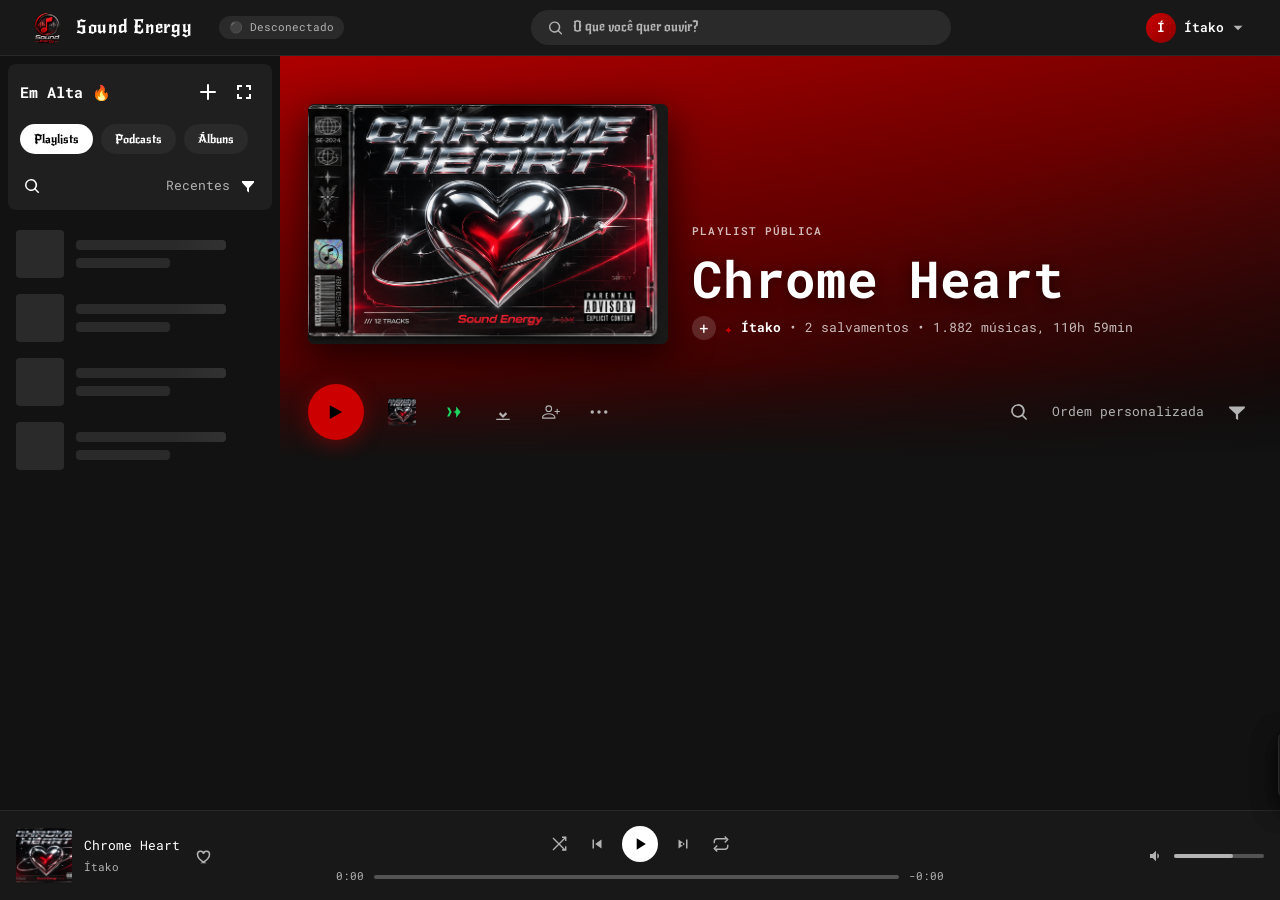
==== index.html @ 77c029b9 "Add shuffle, repeat, drag bars and remaining time" ====
<!DOCTYPE html>
<html lang="pt-br">

<head>
    <meta charset="UTF-8">
    <meta name="viewport" content="width=device-width, initial-scale=1.0">
    <title>Spotify</title>
    <link rel="preconnect" href="https://fonts.googleapis.com">
    <link rel="preconnect" href="https://fonts.gstatic.com" crossorigin>
    <link href="https://fonts.googleapis.com/css2?family=New+Rocker&display=swap" rel="stylesheet">
    <link href="https://cdn.jsdelivr.net/npm/bootstrap@5.3.8/dist/css/bootstrap.min.css" rel="stylesheet"
        integrity="sha384-sRIl4kxILFvY47J16cr9ZwB07vP4J8+LH7qKQnuqkuIAvNWLzeN8tE5YBujZqJLB" crossorigin="anonymous">
    <script src="https://cdn.jsdelivr.net/npm/sweetalert2@11"></script>
    <link rel="icon" type="image/png" href="imgs/2243c3de-9ed4-4bf6-8874-9e36f36f4d09.png">
    <link rel="stylesheet" href="style.css">
</head>

<body>
    <script src="https://cdn.jsdelivr.net/npm/bootstrap@5.3.8/dist/js/bootstrap.bundle.min.js"
        integrity="sha384-FKyoEForCGlyvwx9Hj09JcYn3nv7wiPVlz7YYwJrWVcXK/BmnVDxM+D2scQbITxI"
        crossorigin="anonymous"></script>

    <div class="cointainer-nav">
        <nav class="navbar fixed-top bg-body-tertiary">
            <div class="container-fluid navbar-inner">
                <!-- Logo -->
                <div class="navbar-logo">
                    <img src="imgs/2243c3de-9ed4-4bf6-8874-9e36f36f4d09.png" alt="Logo" width="38px">
                    <a class="navbar-brand Logo" href="#">Sound Energy</a>
                    <span class="sdk-badge" id="sdk-badge">⚫ Desconectado</span>
                </div>

                <!-- Barra de busca central -->
                <div class="navbar-search" id="navbar-search">
                    <svg width="16" height="16" viewBox="0 0 16 16" fill="#b3b3b3">
                        <path
                            d="M7 1a6 6 0 1 0 3.745 10.745l3.006 3.005a.75.75 0 1 0 1.06-1.06l-3.005-3.006A6 6 0 0 0 7 1zm-4.5 6a4.5 4.5 0 1 1 9 0 4.5 4.5 0 0 1-9 0z" />
                    </svg>
                    <input type="text" class="navbar-search-input" id="navbar-search-input"
                        placeholder="O que você quer ouvir?" autocomplete="off">
                </div>

                <!-- Botão menu mobile -->
                <button class="mobile-menu-btn" id="mobile-menu-btn" aria-label="Abrir playlists">
                    <svg width="20" height="20" viewBox="0 0 24 24" fill="none" stroke="#fff" stroke-width="2">
                        <path d="M9 18V5l12-2v13" />
                        <circle cx="6" cy="18" r="3" />
                        <circle cx="18" cy="16" r="3" />
                    </svg>
                </button>

                <!-- Avatar do usuário -->
                <div class="navbar-user">
                    <div class="navbar-avatar">Í</div>
                    <span class="navbar-username">Ítako</span>
                    <svg width="12" height="12" viewBox="0 0 16 16" fill="#b3b3b3">
                        <path d="M2 5l6 6 6-6" />
                    </svg>

                </div>
            </div>
        </nav>
    </div>


    <div class="app-wrapper">
        <!-- Overlay para fechar sidebar no mobile -->
        <div class="sidebar-overlay" id="sidebar-overlay"></div>
        <aside class="sidebar">
            <!-- Header da biblioteca -->
            <div class="sidebar-header">
                <div class="sidebar-title-row">
                    <span class="sidebar-title">Em Alta 🔥</span>
                    <div class="sidebar-actions">
                        <button class="sidebar-btn" aria-label="Adicionar"><svg width="16" height="16"
                                viewBox="0 0 16 16" fill="white">
                                <path
                                    d="M15 7H9V1a1 1 0 0 0-2 0v6H1a1 1 0 0 0 0 2h6v6a1 1 0 0 0 2 0V9h6a1 1 0 0 0 0-2z" />
                            </svg></button>
                        <button class="sidebar-btn" aria-label="Expandir"><svg width="16" height="16"
                                viewBox="0 0 16 16" fill="white">
                                <path
                                    d="M1 1h5v2H3v3H1V1zm9 0h5v5h-2V3h-3V1zM1 10h2v3h3v2H1v-5zm12 3h-3v2h5v-5h-2v3z" />
                            </svg></button>
                    </div>
                </div>

                <!-- Filtros -->
                <div class="sidebar-filters">
                    <button class="filter-btn active">Playlists</button>
                    <button class="filter-btn">Podcasts</button>
                    <button class="filter-btn">Álbuns</button>
                </div>

                <!-- Busca e ordenação -->
                <div class="sidebar-search-row">
                    <button class="search-icon-btn" aria-label="Buscar">
                        <svg width="16" height="16" viewBox="0 0 16 16" fill="white">
                            <path
                                d="M7 1a6 6 0 1 0 3.745 10.745l3.006 3.005a.75.75 0 1 0 1.06-1.06l-3.005-3.006A6 6 0 0 0 7 1zm-4.5 6a4.5 4.5 0 1 1 9 0 4.5 4.5 0 0 1-9 0z" />
                        </svg>
                    </button>
                    <span class="sort-label">Recentes</span>
                    <button class="sort-icon-btn" aria-label="Ordenar">
                        <svg width="16" height="16" viewBox="0 0 16 16" fill="white">
                            <path d="M2 3h12v1.5L9 10v4.5L7 13V10L2 4.5V3z" />
                        </svg>
                    </button>
                </div>
            </div>

            <!-- Lista de playlists -->
            <ul class="playlist-list">
                <li class="playlist-loading">
                    <div class="loading-thumb"></div>
                    <div class="loading-info">
                        <div class="loading-bar loading-bar-long"></div>
                        <div class="loading-bar loading-bar-short"></div>
                    </div>
                </li>
                <li class="playlist-loading">
                    <div class="loading-thumb"></div>
                    <div class="loading-info">
                        <div class="loading-bar loading-bar-long"></div>
                        <div class="loading-bar loading-bar-short"></div>
                    </div>
                </li>
                <li class="playlist-loading">
                    <div class="loading-thumb"></div>
                    <div class="loading-info">
                        <div class="loading-bar loading-bar-long"></div>
                        <div class="loading-bar loading-bar-short"></div>
                    </div>
                </li>
                <li class="playlist-loading">
                    <div class="loading-thumb"></div>
                    <div class="loading-info">
                        <div class="loading-bar loading-bar-long"></div>
                        <div class="loading-bar loading-bar-short"></div>
                    </div>
                </li>
            </ul>
        </aside>
        <main class="content">

            <!-- Hero da playlist -->
            <section class="playlist-hero" id="playlist-hero">
                <div class="playlist-hero-bg" id="playlist-hero-bg"></div>
                <div class="playlist-hero-inner">
                    <img src="imgs/playlist1.png" alt="Capa da playlist" class="playlist-hero-cover"
                        id="playlist-hero-cover">
                    <div class="playlist-hero-info">
                        <span class="playlist-hero-type">Playlist pública</span>
                        <h1 class="playlist-hero-title" id="playlist-hero-title">Chrome Heart</h1>
                        <div class="playlist-hero-meta">
                            <button class="hero-meta-btn">+</button>
                            <span class="hero-meta-dot">✦</span>
                            <span class="hero-meta-author">Ítako</span>
                            <span class="hero-meta-sep">•</span>
                            <span class="hero-meta-stats">2 salvamentos • 1.882 músicas, 110h 59min</span>
                        </div>
                    </div>
                </div>

                <!-- Barra de ações -->
                <div class="playlist-actions">
                    <div class="playlist-actions-left">
                        <button class="action-play" aria-label="Play">
                            <svg width="20" height="20" viewBox="0 0 16 16" fill="black">
                                <path d="M3 2.5l10 5.5-10 5.5V2.5z" />
                            </svg>
                        </button>
                        <button class="action-icon" aria-label="Now playing">
                            <img src="imgs/playlist1.png" alt="" width="28" height="28"
                                style="border-radius:4px; object-fit:cover;">
                        </button>
                        <button class="action-icon" aria-label="Smart shuffle">
                            <svg width="18" height="18" viewBox="0 0 16 16" fill="#1ed760">
                                <path
                                    d="M1 4h2l2 4-2 4H1L3 8 1 4zm8-1l4 5-4 5V9.5L6.5 8 9 6.5V3zm-2 5.5L9 8l-2-.5V8.5z" />
                            </svg>
                        </button>
                        <button class="action-icon" aria-label="Download">
                            <svg width="18" height="18" viewBox="0 0 16 16" fill="#b3b3b3">
                                <path
                                    d="M8 1v9.586L5.707 8.293l-1.414 1.414L8 13.414l3.707-3.707-1.414-1.414L8 10.586V1H8zM2 14h12v1H2v-1z" />
                            </svg>
                        </button>
                        <button class="action-icon" aria-label="Adicionar usuário">
                            <svg width="18" height="18" viewBox="0 0 16 16" fill="#b3b3b3">
                                <path
                                    d="M6 8a3 3 0 1 0 0-6 3 3 0 0 0 0 6zm2-3a2 2 0 1 1-4 0 2 2 0 0 1 4 0zm4 8c0 1-1 1-1 1H1s-1 0-1-1 1-4 6-4 6 3 6 4zm-1-.004c-.001-.246-.154-.986-.832-1.664C9.516 10.68 8.289 10 6 10c-2.29 0-3.516.68-4.168 1.332-.678.678-.83 1.418-.832 1.664h10zM13.5 5a.5.5 0 0 1 .5.5V7h1.5a.5.5 0 0 1 0 1H14v1.5a.5.5 0 0 1-1 0V8h-1.5a.5.5 0 0 1 0-1H13V5.5a.5.5 0 0 1 .5-.5z" />
                            </svg>
                        </button>
                        <button class="action-icon" aria-label="Mais opções">
                            <svg width="18" height="18" viewBox="0 0 16 16" fill="#b3b3b3">
                                <circle cx="2" cy="8" r="1.5" />
                                <circle cx="8" cy="8" r="1.5" />
                                <circle cx="14" cy="8" r="1.5" />
                            </svg>
                        </button>
                    </div>
                    <div class="playlist-actions-right">
                        <button class="action-icon" aria-label="Buscar">
                            <svg width="18" height="18" viewBox="0 0 16 16" fill="#b3b3b3">
                                <path
                                    d="M7 1a6 6 0 1 0 3.745 10.745l3.006 3.005a.75.75 0 1 0 1.06-1.06l-3.005-3.006A6 6 0 0 0 7 1zm-4.5 6a4.5 4.5 0 1 1 9 0 4.5 4.5 0 0 1-9 0z" />
                            </svg>
                        </button>
                        <span class="action-order-label">Ordem personalizada</span>
                        <button class="action-icon" aria-label="Ordenar">
                            <svg width="18" height="18" viewBox="0 0 16 16" fill="#b3b3b3">
                                <path d="M1 3h14v1.5L9 10v5l-2-1V10L1 4.5V3z" />
                            </svg>
                        </button>
                    </div>
                </div>
            </section>

        </main>
    </div>
    <footer class="player">
        <!-- Info da faixa atual -->
        <div class="player-track">
            <img src="imgs/playlist1.png" alt="Capa" class="player-thumb" id="player-thumb">
            <div class="player-track-info">
                <span class="player-track-name" id="player-track-name">Chrome Heart</span>
                <span class="player-track-artist" id="player-track-artist">Ítako</span>
            </div>
            <button class="player-heart" aria-label="Curtir">
                <svg width="16" height="16" viewBox="0 0 16 16" fill="none" stroke="#b3b3b3" stroke-width="1.5">
                    <path d="M8 13.5S1.5 9.5 1.5 5.5a3 3 0 0 1 6-0.5 3 3 0 0 1 6 0.5c0 4-6.5 8-6.5 8z" />
                </svg>
            </button>
        </div>

        <!-- Controles centrais -->
        <div class="player-controls">
            <div class="player-buttons">
                <!-- Shuffle -->
                <button class="player-btn" aria-label="Shuffle">
                    <svg width="18" height="18" viewBox="0 0 24 24" fill="none" stroke="#b3b3b3" stroke-width="1.8">
                        <path d="M16 3h5v5M4 20l16-16M16 20h5v-5M4 4l16 16" />
                    </svg>
                </button>
                <!-- Previous -->
                <button class="player-btn" aria-label="Anterior">
                    <svg width="18" height="18" viewBox="0 0 24 24" fill="#b3b3b3">
                        <path d="M6 6h2v12H6zm3.5 6 8.5 6V6z" />
                    </svg>
                </button>
                <!-- Play/Pause -->
                <button class="player-play-btn" aria-label="Play" id="player-play-btn">
                    <svg width="20" height="20" viewBox="0 0 24 24" fill="black" id="play-icon">
                        <path d="M8 5v14l11-7z" />
                    </svg>
                </button>
                <!-- Next -->
                <button class="player-btn" aria-label="Próxima">
                    <svg width="18" height="18" viewBox="0 0 24 24" fill="#b3b3b3">
                        <path d="M6 18l8.5-6L6 6v12zm2.5-6L12 9v6z M16 6h2v12h-2z" />
                    </svg>
                </button>
                <!-- Repeat -->
                <button class="player-btn" aria-label="Repetir">
                    <svg width="18" height="18" viewBox="0 0 24 24" fill="none" stroke="#b3b3b3" stroke-width="1.8">
                        <path d="M17 2l4 4-4 4M3 11V9a4 4 0 0 1 4-4h14M7 22l-4-4 4-4M21 13v2a4 4 0 0 1-4 4H3" />
                    </svg>
                </button>
            </div>
            <!-- Barra de progresso -->
            <div class="player-progress">
                <span class="player-time" id="player-current">0:00</span>
                <div class="player-bar">
                    <div class="player-bar-fill" id="player-bar-fill" style="width: 0%"></div>
                    <div class="player-bar-thumb" id="player-bar-thumb" style="left: 0%"></div>
                </div>
                <span class="player-time" id="player-remaining">-0:00</span>
            </div>
        </div>

        <!-- Volume -->
        <div class="player-volume">
            <svg width="16" height="16" viewBox="0 0 24 24" fill="#b3b3b3">
                <path d="M3 9v6h4l5 5V4L7 9H3zm13.5 3A4.5 4.5 0 0 0 14 7.97v8.05A4.5 4.5 0 0 0 16.5 12z" />
            </svg>
            <div class="volume-bar">
                <div class="volume-bar-fill" style="width: 65%"></div>
                <div class="volume-bar-thumb" style="left: 65%"></div>
            </div>
        </div>
    </footer>

    <div class="toast-player" id="toast-player">
        <img src="" id="toast-img" alt="">
        <div>
            <div class="toast-title" id="toast-title"></div>
            <div class="toast-artist" id="toast-artist"></div>
        </div>
    </div>



    <!-- Toast de notificação -->
    <div class="toast-player" id="toast-player">
        <img src="" id="toast-img" alt="">
        <div>
            <div class="toast-title" id="toast-title"></div>
            <div class="toast-artist" id="toast-artist"></div>
        </div>
    </div>

    <script src="https://code.jquery.com/jquery-4.0.0.min.js"></script>
    <script src="script.js?v=10"></script>
    <script src="https://sdk.scdn.co/spotify-player.js"></script>
</body>

</html>
---- style.css ----
@import url('https://fonts.googleapis.com/css2?family=New+Rocker&family=Roboto+Mono:wght@300;400;500;600;700&display=swap');

* {
  margin: 0;
  padding: 0;
  box-sizing: border-box;
  font-family: "Roboto Mono", monospace;
}

body {
  display: flex;
  flex-direction: column;
  height: 100vh;
  background-color: #121212;
  overflow: hidden;
}

/* ───────────────────────────────
   NAVBAR
─────────────────────────────── */
.navbar {
  background-color: #181818 !important;
  border-bottom: 1px solid #282828;
  height: 56px;
  padding: 0 16px;
}

.navbar-inner {
  display: flex;
  align-items: center;
  justify-content: space-between;
  width: 100%;
  gap: 16px;
}

.navbar-logo {
  display: flex;
  align-items: center;
  gap: 10px;
  flex-shrink: 0;
}

.navbar-brand.Logo {
  color: #fff !important;
  font-size: 18px;
  font-family: "New Rocker", sans-serif !important;
  letter-spacing: 0.04em;
  text-decoration: none;
  white-space: nowrap;
}

.navbar-search {
  flex: 1;
  max-width: 420px;
  display: flex;
  align-items: center;
  gap: 10px;
  background-color: #2a2a2a;
  border: 1px solid transparent;
  border-radius: 24px;
  padding: 7px 16px;
  transition: border-color 0.2s, background-color 0.2s;
}

.navbar-search:focus-within {
  background-color: #333;
  border-color: #ffffff55;
}

.navbar-search-input {
  background: none;
  border: none;
  outline: none;
  color: #fff;
  font-size: 13px;
  font-family: "New Rocker", sans-serif;
  width: 100%;
}

.navbar-search-input::placeholder {
  color: #b3b3b3;
}

/* Avatar usuário */
.navbar-user {
  display: flex;
  align-items: center;
  gap: 8px;
  cursor: pointer;
  flex-shrink: 0;
  padding: 4px 8px;
  border-radius: 24px;
  transition: background-color 0.15s;
}

.navbar-user:hover {
  background-color: #2a2a2a;
}

.navbar-avatar {
  width: 30px;
  height: 30px;
  border-radius: 50%;
  background: linear-gradient(135deg, #cc0000, #8b0000);
  color: #fff;
  font-size: 13px;
  font-weight: 700;
  display: flex;
  align-items: center;
  justify-content: center;
}

.navbar-username {
  color: #fff;
  font-size: 13px;
  font-weight: 600;
}

/* ───────────────────────────────
   APP WRAPPER
─────────────────────────────── */
.app-wrapper {
  display: flex;
  flex: 1;
  overflow: hidden;
  margin-top: 56px;
  margin-bottom: 90px;
}

/* ───────────────────────────────
   SIDEBAR
─────────────────────────────── */
.sidebar {
  width: 280px;
  min-width: 280px;
  background-color: #121212;
  display: flex;
  flex-direction: column;
  height: 100%;
  overflow: hidden;
}

.sidebar-header {
  background-color: #1f1f1f;
  border-radius: 8px;
  margin: 8px;
  padding: 12px 12px 0 12px;
}

.sidebar-title-row {
  display: flex;
  align-items: center;
  justify-content: space-between;
  margin-bottom: 16px;
}

.sidebar-title {
  color: #fff;
  font-size: 15px;
  font-weight: 700;
}

.sidebar-actions {
  display: flex;
  gap: 4px;
}

.sidebar-btn {
  background: none;
  border: none;
  cursor: pointer;
  width: 32px;
  height: 32px;
  border-radius: 50%;
  display: flex;
  align-items: center;
  justify-content: center;
  color: #b3b3b3;
  transition: background-color 0.15s, color 0.15s;
}

.sidebar-btn:hover {
  background-color: #2a2a2a;
  color: #fff;
}

.sidebar-filters {
  display: flex;
  gap: 8px;
  margin-bottom: 12px;
  flex-wrap: wrap;
}

.filter-btn {
  background-color: #2a2a2a;
  border: none;
  border-radius: 20px;
  color: #fff;
  font-size: 12px;
  font-family: "New Rocker", sans-serif;
  padding: 6px 14px;
  cursor: pointer;
  white-space: nowrap;
  transition: background-color 0.15s;
}

.filter-btn:hover {
  background-color: #3a3a3a;
}

.filter-btn.active {
  background-color: #fff;
  color: #000;
}

.sidebar-search-row {
  display: flex;
  align-items: center;
  justify-content: space-between;
  padding: 8px 0 12px 0;
}

.search-icon-btn,
.sort-icon-btn {
  background: none;
  border: none;
  cursor: pointer;
  color: #b3b3b3;
  display: flex;
  align-items: center;
  justify-content: center;
  padding: 4px;
  border-radius: 50%;
  transition: color 0.15s;
}

.search-icon-btn:hover,
.sort-icon-btn:hover {
  color: #fff;
}

.sort-label {
  color: #b3b3b3;
  font-size: 13px;
  flex: 1;
  text-align: right;
  margin-right: 6px;
}

/* ───────────────────────────────
   SKELETON LOADING
─────────────────────────────── */
@keyframes shimmer {
  0% {
    background-position: -400px 0;
  }

  100% {
    background-position: 400px 0;
  }
}

.playlist-loading {
  display: flex;
  align-items: center;
  gap: 12px;
  padding: 8px;
}

.loading-thumb {
  width: 48px;
  height: 48px;
  border-radius: 4px;
  flex-shrink: 0;
  background: linear-gradient(90deg, #2a2a2a 25%, #3a3a3a 50%, #2a2a2a 75%);
  background-size: 400px 100%;
  animation: shimmer 1.4s infinite;
}

.loading-info {
  display: flex;
  flex-direction: column;
  gap: 8px;
  flex: 1;
}

.loading-bar {
  height: 10px;
  border-radius: 4px;
  background: linear-gradient(90deg, #2a2a2a 25%, #3a3a3a 50%, #2a2a2a 75%);
  background-size: 400px 100%;
  animation: shimmer 1.4s infinite;
}

.loading-bar-long {
  width: 80%;
}

.loading-bar-short {
  width: 50%;
}

/* ───────────────────────────────
   LISTA DE PLAYLISTS
─────────────────────────────── */
@keyframes slideUp {
  from {
    opacity: 0;
    transform: translateY(24px);
  }

  to {
    opacity: 1;
    transform: translateY(0);
  }
}

.playlist-list {
  list-style: none;
  overflow-y: auto;
  flex: 1;
  padding: 4px 8px;
  margin: 0 0 8px 0;
}

.playlist-list::-webkit-scrollbar {
  width: 4px;
}

.playlist-list::-webkit-scrollbar-thumb {
  background-color: #535353;
  border-radius: 4px;
}

.playlist-item {
  display: flex;
  align-items: center;
  gap: 12px;
  padding: 8px;
  border-radius: 6px;
  cursor: pointer;
  transition: background-color 0.15s;
  opacity: 0;
  animation: slideUp 0.4s ease forwards;
}

.playlist-item:nth-child(1) {
  animation-delay: 0.05s;
}

.playlist-item:nth-child(2) {
  animation-delay: 0.15s;
}

.playlist-item:nth-child(3) {
  animation-delay: 0.25s;
}

.playlist-item:nth-child(4) {
  animation-delay: 0.35s;
}

.playlist-item:hover {
  background-color: #2a2a2a;
}

.playlist-item.active {
  background-color: #2a2a2a;
}

.playlist-thumb {
  width: 48px;
  height: 48px;
  border-radius: 4px;
  object-fit: cover;
  flex-shrink: 0;
  transition: transform 0.2s;
}

.playlist-item:hover .playlist-thumb {
  transform: scale(1.06);
}

.playlist-info {
  display: flex;
  flex-direction: column;
  gap: 3px;
  overflow: hidden;
}

.playlist-name {
  color: #fff;
  font-size: 14px;
  font-weight: 500;
  white-space: nowrap;
  overflow: hidden;
  text-overflow: ellipsis;
}

.playlist-meta {
  color: #a7a7a7;
  font-size: 12px;
  white-space: nowrap;
  overflow: hidden;
  text-overflow: ellipsis;
}

/* ───────────────────────────────
   CONTENT
─────────────────────────────── */
.content {
  flex: 1;
  overflow-y: auto;
  background-color: #121212;
  scrollbar-width: thin;
  scrollbar-color: #535353 transparent;
}

.content::-webkit-scrollbar {
  width: 6px;
}

.content::-webkit-scrollbar-thumb {
  background-color: #535353;
  border-radius: 4px;
}

/* ───────────────────────────────
   PLAYLIST HERO
─────────────────────────────── */
.playlist-hero {
  position: relative;
  overflow: hidden;
}

.playlist-hero-bg {
  position: absolute;
  inset: 0;
  background: linear-gradient(160deg, #cc0000 0%, #8b0000 50%, #121212 100%);
  z-index: 0;
  transition: background 0.5s ease;
}

/* camada extra de escurecimento para legibilidade */
.playlist-hero-bg::after {
  content: '';
  position: absolute;
  inset: 0;
  background: linear-gradient(to bottom, rgba(0, 0, 0, 0.15) 0%, rgba(0, 0, 0, 0.55) 100%);
}

.playlist-hero-inner {
  position: relative;
  z-index: 1;
  display: flex;
  align-items: flex-end;
  gap: 24px;
  padding: 48px 28px 20px 28px;
}

.playlist-hero-cover {
  width: auto;
  height: 240px;
  object-fit: contain;
  border-radius: 6px;
  box-shadow: 0 12px 40px rgba(0, 0, 0, 0.7);
  flex-shrink: 0;
  display: block;
  transition: transform 0.3s ease, box-shadow 0.3s ease;
}

.playlist-hero-cover:hover {
  transform: scale(1.03) translateY(-4px);
  box-shadow: 0 20px 50px rgba(0, 0, 0, 0.8);
}

.playlist-hero-info {
  display: flex;
  flex-direction: column;
  gap: 10px;
  padding-bottom: 4px;
}

.playlist-hero-type {
  color: #ffffffbb;
  font-size: 11px;
  font-weight: 600;
  text-transform: uppercase;
  letter-spacing: 0.1em;
}

.playlist-hero-title {
  color: #fff;
  font-size: clamp(26px, 4vw, 52px);
  font-weight: 900;
  line-height: 1.1;
  margin: 0;
  text-shadow: 0 2px 12px rgba(0, 0, 0, 0.5);
}

.playlist-hero-meta {
  display: flex;
  align-items: center;
  gap: 8px;
  flex-wrap: wrap;
}

.hero-meta-btn {
  background: rgba(255, 255, 255, 0.15);
  border: none;
  color: #fff;
  width: 24px;
  height: 24px;
  border-radius: 50%;
  font-size: 16px;
  cursor: pointer;
  display: flex;
  align-items: center;
  justify-content: center;
  transition: background 0.15s;
}

.hero-meta-btn:hover {
  background: rgba(255, 255, 255, 0.3);
}

.hero-meta-dot {
  color: #cc0000;
  font-size: 14px;
}

.hero-meta-author {
  font-weight: 700;
  color: #fff;
  font-size: 13px;
}

.hero-meta-sep,
.hero-meta-stats {
  color: #ffffffbb;
  font-size: 13px;
}

/* Barra de ações */
.playlist-actions {
  position: relative;
  z-index: 1;
  display: flex;
  align-items: center;
  justify-content: space-between;
  padding: 20px 28px;
  background: linear-gradient(to bottom, rgba(18, 18, 18, 0) 0%, #121212 100%);
}

.playlist-actions-left,
.playlist-actions-right {
  display: flex;
  align-items: center;
  gap: 18px;
}

.action-play {
  background-color: #cc0000;
  border: none;
  border-radius: 50%;
  width: 56px;
  height: 56px;
  display: flex;
  align-items: center;
  justify-content: center;
  cursor: pointer;
  box-shadow: 0 4px 20px rgba(204, 0, 0, 0.4);
  transition: transform 0.15s, background-color 0.15s, box-shadow 0.15s;
  flex-shrink: 0;
}

.action-play:hover {
  transform: scale(1.08);
  background-color: #e60000;
  box-shadow: 0 6px 28px rgba(204, 0, 0, 0.55);
}

.action-icon {
  background: none;
  border: none;
  cursor: pointer;
  display: flex;
  align-items: center;
  justify-content: center;
  padding: 6px;
  border-radius: 50%;
  transition: background-color 0.15s, transform 0.15s;
}

.action-icon:hover {
  background-color: rgba(255, 255, 255, 0.08);
  transform: scale(1.1);
}

.action-order-label {
  color: #b3b3b3;
  font-size: 13px;
}

/* ───────────────────────────────
   SONG LIST (tabela de músicas)
─────────────────────────────── */
.song-list {
  padding: 0 28px 40px;
}

.song-list-header {
  display: grid;
  grid-template-columns: 40px 1fr 1fr 60px;
  padding: 8px 12px;
  border-bottom: 1px solid #282828;
  margin-bottom: 8px;
  color: #b3b3b3;
  font-size: 12px;
  text-transform: uppercase;
  letter-spacing: 0.08em;
}

.song-row {
  display: grid;
  grid-template-columns: 40px 1fr 1fr 60px;
  align-items: center;
  padding: 8px 12px;
  border-radius: 6px;
  cursor: pointer;
  transition: background-color 0.15s;
  color: #b3b3b3;
  font-size: 14px;
}

.song-row:hover {
  background-color: rgba(255, 255, 255, 0.07);
  color: #fff;
}

.song-row:hover .song-row-num {
  opacity: 0;
}

.song-row:hover .song-row-play {
  opacity: 1;
}

.song-row-num {
  color: #b3b3b3;
  font-size: 15px;
  transition: opacity 0.15s;
  text-align: center;
}

.song-row-play {
  position: absolute;
  opacity: 0;
  transition: opacity 0.15s;
}

.song-row-title-wrap {
  position: relative;
  display: flex;
  flex-direction: column;
}

.song-row-title {
  color: #fff;
  font-size: 14px;
}

.song-row-artist {
  color: #b3b3b3;
  font-size: 12px;
}

.song-row-album {
  font-size: 13px;
}

.song-row-time {
  font-size: 13px;
  text-align: right;
}

/* ───────────────────────────────
   PLAYER FOOTER
─────────────────────────────── */
.player {
  position: fixed;
  bottom: 0;
  width: 100%;
  height: 90px;
  background-color: #181818;
  border-top: 1px solid #282828;
  display: grid;
  grid-template-columns: 1fr 2fr 1fr;
  align-items: center;
  padding: 0 16px;
  gap: 16px;
  z-index: 100;
}

/* Track info */
.player-track {
  display: flex;
  align-items: center;
  gap: 12px;
  min-width: 0;
}

.player-thumb {
  width: 56px;
  height: 56px;
  border-radius: 4px;
  object-fit: cover;
  flex-shrink: 0;
  transition: transform 0.3s;
}

.player-thumb:hover {
  transform: scale(1.05);
}

.player-track-info {
  display: flex;
  flex-direction: column;
  gap: 3px;
  min-width: 0;
}

.player-track-name {
  color: #fff;
  font-size: 13px;
  white-space: nowrap;
  overflow: hidden;
  text-overflow: ellipsis;
}

.player-track-artist {
  color: #b3b3b3;
  font-size: 11px;
  white-space: nowrap;
  overflow: hidden;
  text-overflow: ellipsis;
}

.player-heart {
  background: none;
  border: none;
  cursor: pointer;
  padding: 4px;
  flex-shrink: 0;
  transition: transform 0.15s;
}

.player-heart:hover {
  transform: scale(1.2);
}

.player-heart:hover svg {
  stroke: #cc0000;
}

/* Controles centrais */
.player-controls {
  display: flex;
  flex-direction: column;
  align-items: center;
  gap: 6px;
}

.player-buttons {
  display: flex;
  align-items: center;
  gap: 12px;
}

.player-btn {
  background: none;
  border: none;
  cursor: pointer;
  display: flex;
  align-items: center;
  justify-content: center;
  padding: 4px;
  border-radius: 50%;
  transition: transform 0.15s;
}

.player-btn:hover {
  transform: scale(1.15);
}

.player-btn:hover svg {
  stroke: #fff;
  fill: #fff;
}

.player-play-btn {
  background-color: #fff;
  border: none;
  border-radius: 50%;
  width: 36px;
  height: 36px;
  display: flex;
  align-items: center;
  justify-content: center;
  cursor: pointer;
  transition: transform 0.15s, background-color 0.15s;
  flex-shrink: 0;
}

.player-play-btn:hover {
  transform: scale(1.08);
  background-color: #e0e0e0;
}

/* Barra de progresso */
.player-progress {
  display: flex;
  align-items: center;
  gap: 10px;
  width: 100%;
}

.player-time {
  color: #b3b3b3;
  font-size: 11px;
  white-space: nowrap;
  flex-shrink: 0;
}

.player-bar {
  flex: 1;
  height: 4px;
  background-color: #535353;
  border-radius: 4px;
  position: relative;
  cursor: pointer;
}

.player-bar:hover .player-bar-fill {
  background-color: #cc0000;
}

.player-bar:hover .player-bar-thumb {
  opacity: 1;
}

.player-bar-fill {
  height: 100%;
  background-color: #b3b3b3;
  border-radius: 4px;
  transition: background-color 0.15s;
  pointer-events: none;
}

.player-bar-thumb {
  position: absolute;
  top: 50%;
  transform: translate(-50%, -50%);
  width: 12px;
  height: 12px;
  background-color: #fff;
  border-radius: 50%;
  opacity: 0;
  transition: opacity 0.15s;
  pointer-events: none;
}

/* Volume */
.player-volume {
  display: flex;
  align-items: center;
  gap: 10px;
  justify-content: flex-end;
}

.volume-bar {
  width: 90px;
  height: 4px;
  background-color: #535353;
  border-radius: 4px;
  position: relative;
  cursor: pointer;
}

.volume-bar:hover .volume-bar-fill {
  background-color: #cc0000;
}

.volume-bar:hover .volume-bar-thumb {
  opacity: 1;
}

.volume-bar-fill {
  height: 100%;
  background-color: #b3b3b3;
  border-radius: 4px;
  transition: background-color 0.15s;
}

.volume-bar-thumb {
  position: absolute;
  top: 50%;
  transform: translate(-50%, -50%);
  width: 12px;
  height: 12px;
  background-color: #fff;
  border-radius: 50%;
  opacity: 0;
  transition: opacity 0.15s;
}

.container-nav {
  background-color: #181818;
}

/* ── Hero loading ── */
@keyframes heroPulse {

  0%,
  100% {
    opacity: 1;
  }

  50% {
    opacity: 0.4;
  }
}

.hero-loading {
  animation: heroPulse 0.6s ease-in-out;
  filter: blur(2px);
  transition: filter 0.3s;
}

/* ── Hero fade-in ao trocar playlist ── */
@keyframes heroFadeIn {
  from {
    opacity: 0;
    transform: translateY(12px);
  }

  to {
    opacity: 1;
    transform: translateY(0);
  }
}

.playlist-hero-inner {
  animation: heroFadeIn 0.4s ease forwards;
}

.playlist-actions {
  animation: heroFadeIn 0.4s ease 0.1s both;
}

/* ───────────────────────────────
   RESPONSIVO — MOBILE
─────────────────────────────── */

/* ── Botão menu e overlay (base — ocultos no desktop) ── */
.mobile-menu-btn {
  display: none;
  background: none;
  border: none;
  cursor: pointer;
  padding: 6px;
  border-radius: 8px;
  flex-shrink: 0;
  transition: background-color 0.15s;
  align-items: center;
  justify-content: center;
}

.mobile-menu-btn:hover {
  background-color: #2a2a2a;
}

.sidebar-overlay {
  display: none;
  position: fixed;
  inset: 0;
  background: rgba(0, 0, 0, 0.65);
  z-index: 150;
  opacity: 0;
  transition: opacity 0.3s;
  pointer-events: none;
}

.sidebar-overlay.active {
  opacity: 1;
  pointer-events: all;
}

/* ── TABLET (até 768px) ── */
@media (max-width: 768px) {

  /* Navbar */
  .navbar-search {
    max-width: 240px;
  }

  .navbar-username {
    display: none;
  }

  .mobile-menu-btn {
    display: flex;
  }

  .sidebar-overlay {
    display: block;
  }

  /* App wrapper */
  .app-wrapper {
    margin-bottom: 150px;
  }

  /* Sidebar vira drawer deslizante */
  .sidebar {
    display: flex !important;
    position: fixed;
    left: -105%;
    top: 0;
    height: 100vh;
    width: 82vw;
    max-width: 300px;
    z-index: 200;
    transition: left 0.3s cubic-bezier(0.4, 0, 0.2, 1);
    padding-top: 56px;
    background-color: #1a1a1a;
    box-shadow: 4px 0 24px rgba(0, 0, 0, 0.5);
  }

  .sidebar.open {
    left: 0;
  }

  /* Hero */
  .playlist-hero-inner {
    flex-direction: column;
    align-items: center;
    text-align: center;
    padding: 28px 16px 12px;
    gap: 16px;
  }

  .playlist-hero-cover {
    height: 150px;
  }

  .playlist-hero-title {
    font-size: clamp(22px, 6vw, 34px);
  }

  .playlist-hero-meta {
    justify-content: center;
  }

  /* Ações */
  .playlist-actions {
    padding: 12px 16px;
    flex-wrap: wrap;
    gap: 12px;
  }

  .action-order-label {
    display: none;
  }

  .playlist-actions-right {
    gap: 10px;
  }

  /* Song list */
  .song-list {
    padding: 0 12px 160px;
  }

  .song-list-header,
  .song-row {
    grid-template-columns: 32px 1fr 50px;
  }

  .song-row-album {
    display: none;
  }

  /* Player — 3 linhas no mobile */
  .player {
    height: 150px;
    grid-template-columns: 1fr;
    grid-template-rows: auto auto auto;
    padding: 8px 16px 10px;
    gap: 2px;
    align-content: center;
  }

  .player-track {
    justify-content: center;
    gap: 10px;
  }

  .player-thumb {
    width: 40px;
    height: 40px;
  }

  .player-volume {
    display: none;
  }

  .player-controls {
    width: 100%;
  }

  .player-progress {
    width: 100%;
  }

  .player-buttons {
    gap: 12px;
  }
}

/* ── CELULAR PEQUENO (até 480px) ── */
@media (max-width: 480px) {

  /* Navbar — busca desce para segunda linha */
  .navbar {
    height: auto !important;
    padding-bottom: 6px;
  }

  .navbar-inner {
    flex-wrap: wrap;
    padding: 4px 0 2px;
  }

  .navbar-search {
    order: 3;
    max-width: 100%;
    width: 100%;
    margin-top: 4px;
  }

  .app-wrapper {
    margin-top: 96px;
  }

  /* Navbar logo menor */
  .navbar-brand.Logo {
    font-size: 15px;
  }

  .navbar-logo img {
    width: 28px !important;
  }

  /* Hero ainda menor */
  .playlist-hero-cover {
    height: 120px;
  }

  .playlist-hero-title {
    font-size: clamp(18px, 5vw, 26px);
  }

  /* Player — botões menores */
  .player {
    height: 140px;
  }

  .player-play-btn {
    width: 34px;
    height: 34px;
  }

  .player-btn svg {
    width: 15px;
    height: 15px;
  }

  .player-track-name {
    font-size: 12px;
  }

  .player-track-artist {
    font-size: 10px;
  }
}

.sdk-badge {
  font-size: 11px;
  padding: 3px 10px;
  border-radius: 20px;
  background: #2a2a2a;
  color: #b3b3b3;
  transition: all 0.3s;
}

.sdk-badge.conectado {
  background: rgba(30, 215, 96, 0.15);
  color: #1ed760;
}

.sdk-badge.desconectado {
  background: rgba(204, 0, 0, 0.15);
  color: #cc0000;
}

.toast-player {
  position: fixed;
  bottom: 100px;
  right: 20px;
  background: #1a1a1a;
  border: 1px solid #282828;
  border-radius: 10px;
  padding: 12px 16px;
  display: flex;
  align-items: center;
  gap: 12px;
  z-index: 999;
  box-shadow: 0 8px 24px rgba(0, 0, 0, 0.5);
  transform: translateX(120%);
  transition: transform 0.3s cubic-bezier(0.4, 0, 0.2, 1);
  max-width: 280px;
}

.toast-player.show {
  transform: translateX(0);
}

.toast-player img {
  width: 44px;
  height: 44px;
  border-radius: 6px;
  object-fit: cover;
}

.toast-title {
  color: #fff;
  font-size: 13px;
}

.toast-artist {
  color: #b3b3b3;
  font-size: 11px;
}

/* ───────────────────────────────
   TOAST DE NOTIFICAÇÃO
─────────────────────────────── */
.toast-player {
    position: fixed;
    bottom: 100px;
    right: 20px;
    background: #1a1a1a;
    border: 1px solid #282828;
    border-radius: 10px;
    padding: 12px 16px;
    display: flex;
    align-items: center;
    gap: 12px;
    z-index: 999;
    box-shadow: 0 8px 24px rgba(0,0,0,0.5);
    transform: translateX(120%);
    transition: transform 0.3s cubic-bezier(0.4,0,0.2,1);
    max-width: 280px;
}

.toast-player.show { transform: translateX(0); }

.toast-player img {
    width: 44px;
    height: 44px;
    border-radius: 6px;
    object-fit: cover;
    flex-shrink: 0;
}

.toast-title {
    color: #fff;
    font-size: 13px;
    white-space: nowrap;
    overflow: hidden;
    text-overflow: ellipsis;
    max-width: 180px;
}

.toast-artist {
    color: #b3b3b3;
    font-size: 11px;
    white-space: nowrap;
    overflow: hidden;
    text-overflow: ellipsis;
    max-width: 180px;
}

/* ───────────────────────────────
   BOTÕES ATIVOS (shuffle / repeat)
─────────────────────────────── */
.player-btn.btn-ativo svg {
  stroke: #cc0000 !important;
  fill: #cc0000 !important;
}

.player-btn.btn-ativo {
  position: relative;
}

.player-btn.btn-ativo::after {
  content: '';
  position: absolute;
  bottom: -2px;
  left: 50%;
  transform: translateX(-50%);
  width: 4px;
  height: 4px;
  background-color: #cc0000;
  border-radius: 50%;
}

/* Cursor drag nas barras */
.player-bar,
.volume-bar {
  cursor: grab;
}

.player-bar:active,
.volume-bar:active {
  cursor: grabbing;
}
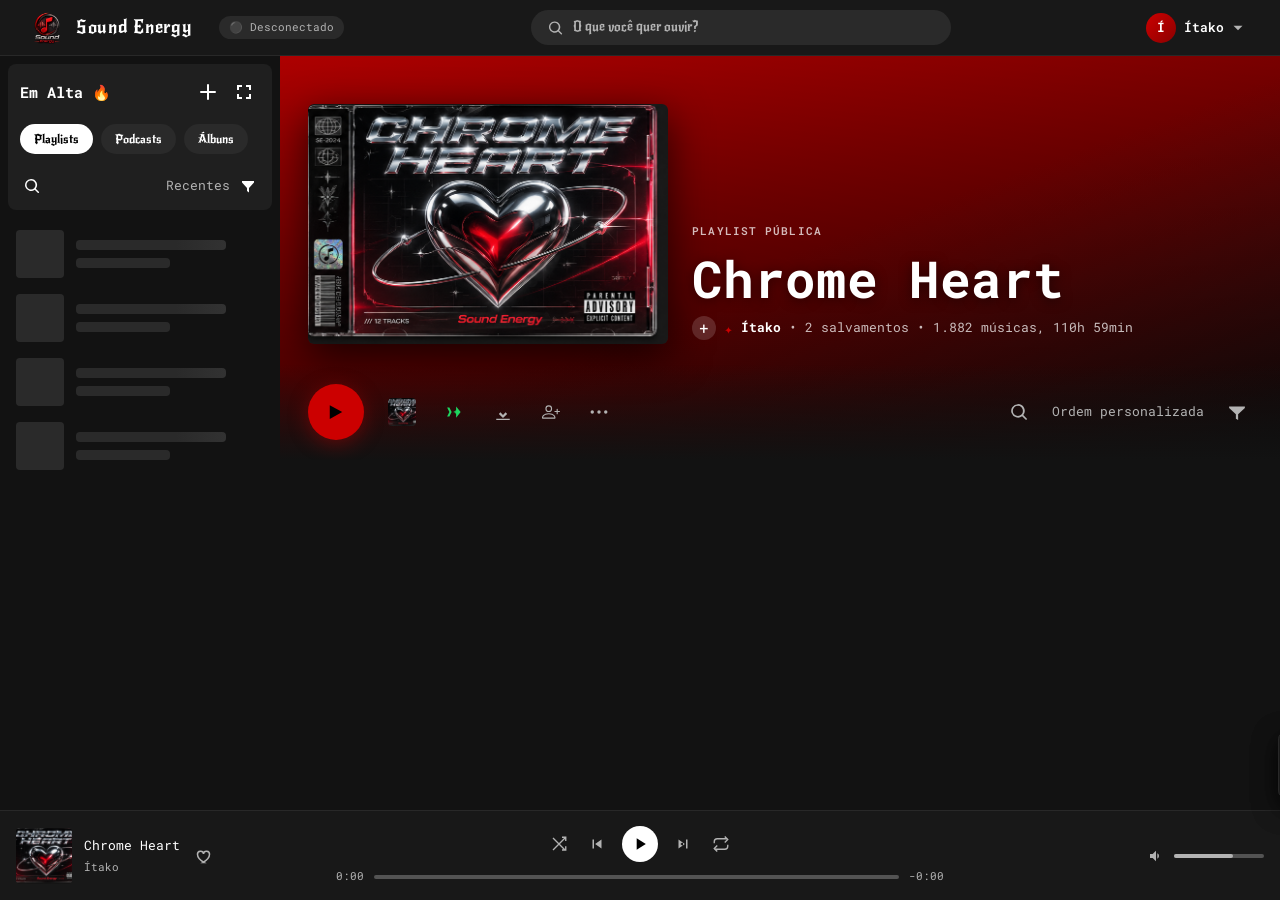
==== commit 9d436188: "Cache bust v12" ====
--- a/index.html
+++ b/index.html
@@ -12,6 +12,7 @@
         integrity="sha384-sRIl4kxILFvY47J16cr9ZwB07vP4J8+LH7qKQnuqkuIAvNWLzeN8tE5YBujZqJLB" crossorigin="anonymous">
     <script src="https://cdn.jsdelivr.net/npm/sweetalert2@11"></script>
     <link rel="icon" type="image/png" href="imgs/2243c3de-9ed4-4bf6-8874-9e36f36f4d09.png">
+    <link rel="manifest" href="manifest.json">
     <link rel="stylesheet" href="style.css">
 </head>
 
@@ -311,7 +312,7 @@
     </div>
 
     <script src="https://code.jquery.com/jquery-4.0.0.min.js"></script>
-    <script src="script.js?v=10"></script>
+    <script src="script.js?v=12"></script>
     <script src="https://sdk.scdn.co/spotify-player.js"></script>
 </body>
 
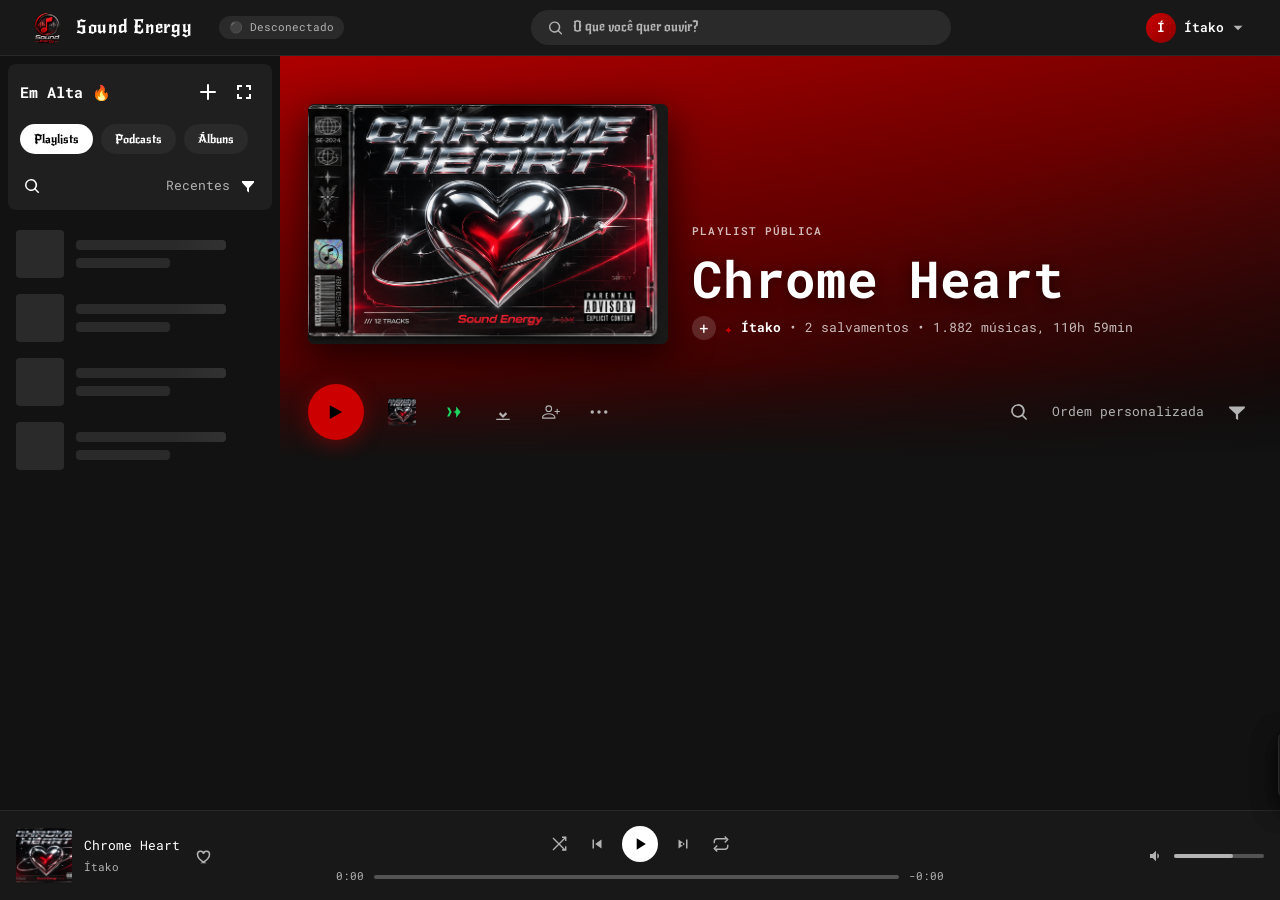
==== commit 5d593001: "Fix tocarFaixa structure and add mobile playback support" ====
--- a/index.html
+++ b/index.html
@@ -312,7 +312,7 @@
     </div>
 
     <script src="https://code.jquery.com/jquery-4.0.0.min.js"></script>
-    <script src="script.js?v=12"></script>
+    <script src="script.js?v=13"></script>
     <script src="https://sdk.scdn.co/spotify-player.js"></script>
 </body>
 
